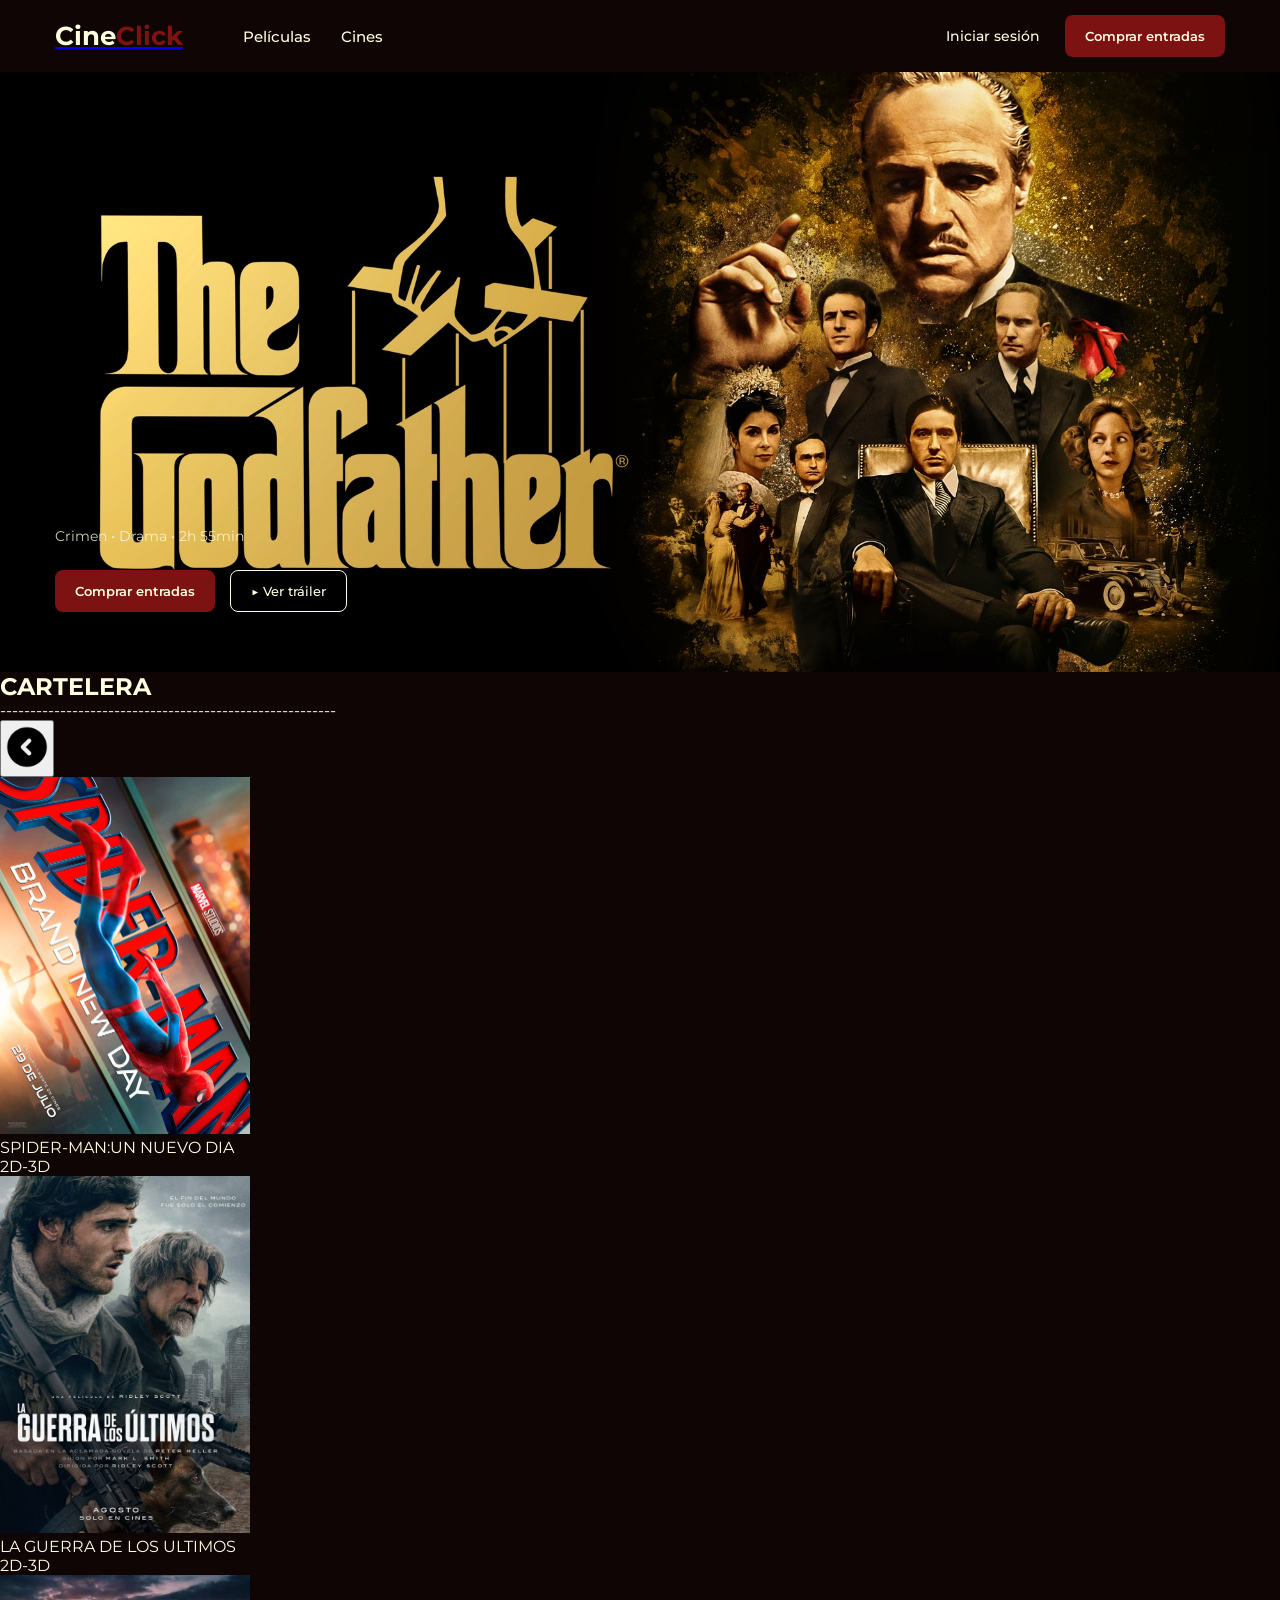
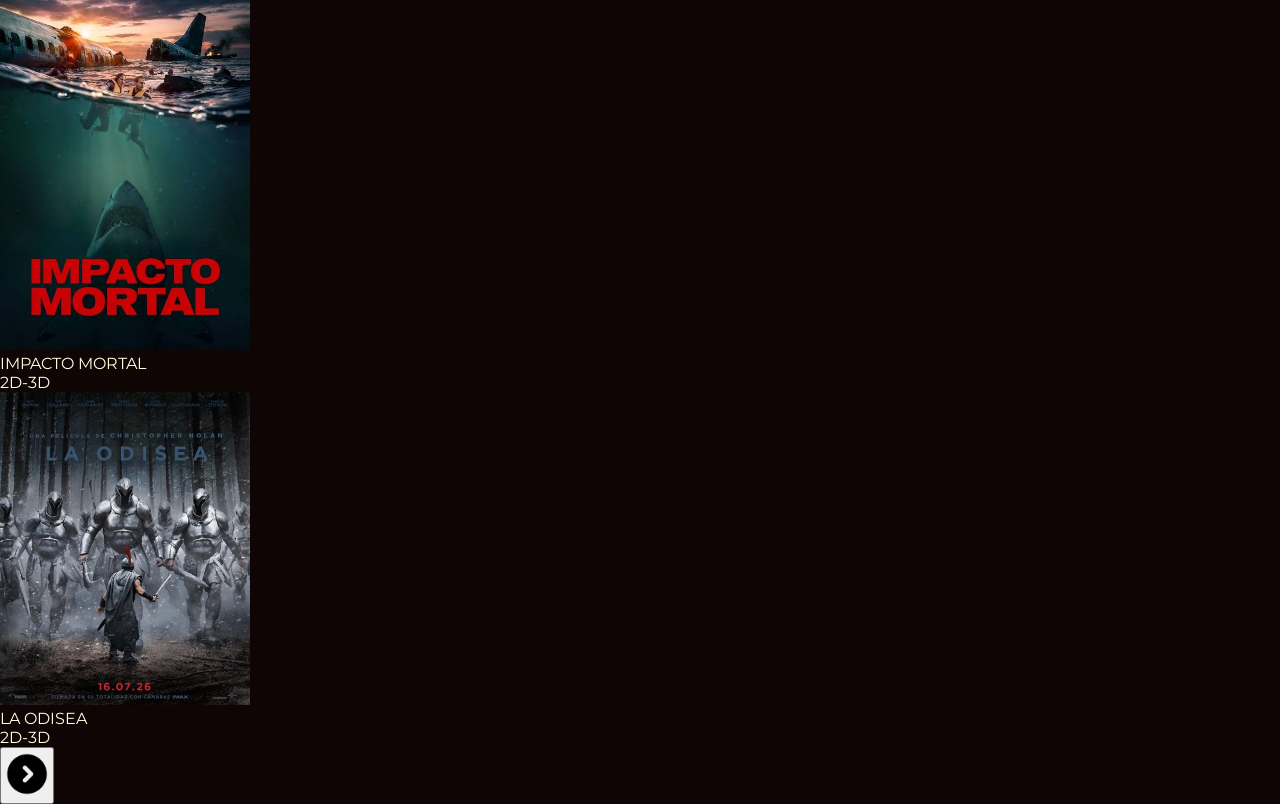
==== index.html @ 1e794389 "integracion de paginas en index" ====
<!DOCTYPE html>
<html lang="es">
<head>
    <meta charset="UTF-8">
    <meta name="viewport" content="width=device-width, initial-scale=1.0">

    <title>CineClick</title>
    <link rel="preconnect" href="https://fonts.googleapis.com">
    <link rel="preconnect" href="https://fonts.gstatic.com" crossorigin>
    <link href="https://fonts.googleapis.com/css2?family=Montserrat:wght@400;500;600;700&display=swap" rel="stylesheet">

    <link rel="shortcut icon" href="/imagenes/iconoLOGO.png" type="image/x-icon">
    <style>

        * {
            margin: 0;
            padding: 0;
            box-sizing: border-box;
        }

        body {
            font-family: "Montserrat", sans-serif;
            background-color: #0F0505;
            color: #FFFEE0;
        }


        .navbar {
            height: 72px;
            width: 100%;

            display: flex;
            align-items: center;

            padding: 0 55px;

            background-color: #0F0505;
        }

        .hero {
            position: relative;

            height: 600px;

            background-image: url("/imagenes/thegodfather.jpg");
            background-size: cover;
            background-position: center;
            background-repeat: no-repeat;

            display: flex;
            align-items: flex-end;

            padding: 60px 55px;
        }

        .logo {
            font-size: 26px;
            font-weight: 700;

            margin-right: 60px;
        }

        .logo-cine {
            color: #FFFEE0;
        }

        .logo-click {
            color: #7D1212;
        }

        .nav-links {
            display: flex;
            gap: 30px;

            list-style: none;
        }

        .nav-links a {
            text-decoration: none;

            color: #FFFEE0;

            font-size: 15px;
            font-weight: 500;
        }

        .nav-links a:hover {
            color: #7D1212;
        }

        .nav-right {
            margin-left: auto;

            display: flex;
            align-items: center;

            gap: 25px;
        }

        .login {
            color: #FFFEE0;

            text-decoration: none;

            font-size: 14px;
            font-weight: 500;
        }

        .btn-comprar-nav {
            background-color: #7D1212;

            color: #FFFEE0;

            text-decoration: none;

            padding: 13px 20px;

            border-radius: 8px;

            font-size: 13px;
            font-weight: 600;
        }

        .btn-comprar-nav:hover {
            opacity: 0.85;
        }

        .hero-content {
            max-width: 500px;
        }

        .movie-info {
            font-size: 14px;

            margin-bottom: 25px;

            opacity: 0.8;
        }

        .hero-buttons {
            display: flex;

            gap: 15px;
        }

        .btn-primary {
            background-color: #7D1212;

            color: #FFFEE0;

            text-decoration: none;

            padding: 13px 20px;

            border-radius: 8px;

            font-size: 13px;
            font-weight: 600;
        }

        .btn-secondary {
            border: 1px solid #FFFEE0;

            color: #FFFEE0;

            text-decoration: none;

            padding: 12px 20px;

            border-radius: 8px;

            font-size: 13px;
            font-weight: 500;
        }

        .btn-primary:hover,
        .btn-secondary:hover {
            opacity: 0.8;
        }

        .carousel-dots {
            position: absolute;

            bottom: 20px;
            left: 50%;

            transform: translateX(-50%);

            display: flex;

            gap: 8px;
        }

        .dot {
            width: 8px;
            height: 8px;

            border-radius: 50%;

            background-color: rgba(255, 254, 224, 0.4);
        }

        .dot-active {
            background-color: #7D1212;
        }

    </style>

</head>


<body>

    <header class="navbar">

        <div class="logo">
            <a href="/index.html"><span class="logo-cine">Cine</span><span class="logo-click">Click</span></a>
        </div>


        <nav>

            <ul class="nav-links">

                <li><a href="/cartelera.html">Películas</a></li>

                <li><a href="/cines.html">Cines</a></li>
            </ul>

        </nav>

        <div class="nav-right">

            <a href="#" class="login">Iniciar sesión</a>

            <a href="/elegir_pelicula.html" class="btn-comprar-nav">Comprar entradas</a>

        </div>

    </header>

    <main>

        <section class="hero">

            <div class="hero-content">

                <p class="movie-info">
                    Crimen • Drama • 2h 55min
                </p>


                <div class="hero-buttons">

                    <a href="/elegir_pelicula.html" class="btn-primary">Comprar entradas</a>

                    <a href="https://youtu.be/UaVTIH8mujA?si=laRElwO7iewu7_Ct" class="btn-secondary">▶ Ver tráiler</a>

                </div>

            </div>


        </section>

        
    <div id="carrusel_cartelera">
        <h2 class="seccion">CARTELERA</h2>
        <p class="guion_deco">--------------------------------------------------------</p>

        <button class="boton_izquierda"><img src="/imagenes/botonIZQ.png" alt="Anterior" width="50px"></button>
        <article>
            <section class="pelicula">
            <img src="imagenes/spiderman.jpg" alt="SPIDERMAN BRAND NEW DAY" width="250px" >
            <p>SPIDER-MAN:UN NUEVO DIA</p>
            <p>2D-3D</p>
            </section>

            <section class="pelicula">
            <img src="imagenes/guerra.png" alt="LA GUERRA DE LOS ULTIMOS" width="250px">
            <p>LA GUERRA DE LOS ULTIMOS</p>
            <p>2D-3D</p>
            </section>

            <section class="pelicula">
            <img src="imagenes/impacto.jpg" alt="IMPACTO MORTAL" width="250px" >
            <p>IMPACTO MORTAL </p>
            <p>2D-3D</p>
            </section>

            <section class="pelicula">
            <img src="imagenes/laodisea.jpg" alt="LA ODISEA" width="250px">
            <p>LA ODISEA</p>
            <p>2D-3D</p>
            </section>
        </article>
        <button class="boton_derecha"><img src="/imagenes/botonDERECHA.png" alt="Siguiente" width="50px"></button>
    </div>

</main>


</body>
</html>
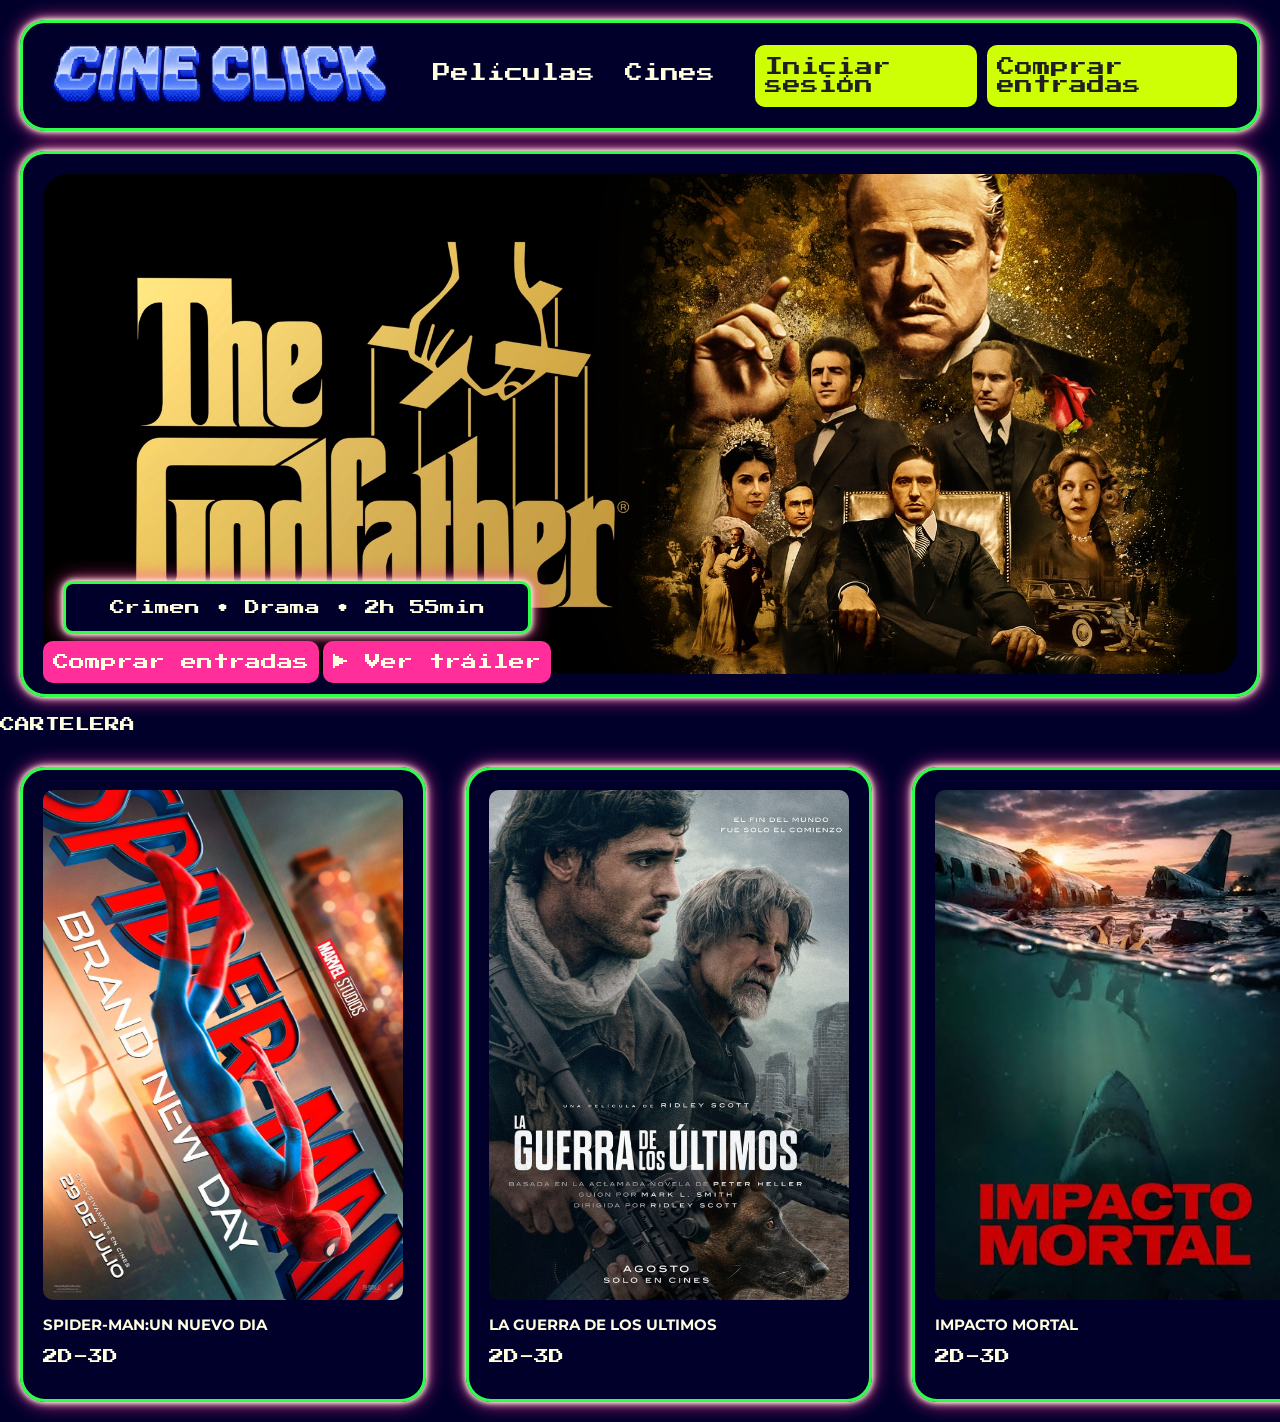
==== commit caf91966: "Cambio de estilos-Login agregado" ====
--- a/index.html
+++ b/index.html
@@ -1,304 +1,124 @@
 <!DOCTYPE html>
 <html lang="es">
+
 <head>
     <meta charset="UTF-8">
     <meta name="viewport" content="width=device-width, initial-scale=1.0">
-
-    <title>CineClick</title>
     <link rel="preconnect" href="https://fonts.googleapis.com">
     <link rel="preconnect" href="https://fonts.gstatic.com" crossorigin>
-    <link href="https://fonts.googleapis.com/css2?family=Montserrat:wght@400;500;600;700&display=swap" rel="stylesheet">
-
-    <link rel="shortcut icon" href="/imagenes/iconoLOGO.png" type="image/x-icon">
-    <style>
-
-        * {
-            margin: 0;
-            padding: 0;
-            box-sizing: border-box;
-        }
-
-        body {
-            font-family: "Montserrat", sans-serif;
-            background-color: #0F0505;
-            color: #FFFEE0;
-        }
+    <link href="https://fonts.googleapis.com/css2?family=Montserrat:ital,wght@0,100..900;1,100..900&display=swap"rel="stylesheet">
+    <link rel="stylesheet" href="style.css">
+    <link rel="shortcut icon" href="/imagenes/iconoLOGO.png">
+    <title>CineClick</title>
 
 
-        .navbar {
-            height: 72px;
-            width: 100%;
-
-            display: flex;
-            align-items: center;
-
-            padding: 0 55px;
-
-            background-color: #0F0505;
-        }
-
-        .hero {
-            position: relative;
-
-            height: 600px;
-
-            background-image: url("/imagenes/thegodfather.jpg");
-            background-size: cover;
-            background-position: center;
-            background-repeat: no-repeat;
-
-            display: flex;
-            align-items: flex-end;
-
-            padding: 60px 55px;
-        }
-
-        .logo {
-            font-size: 26px;
-            font-weight: 700;
-
-            margin-right: 60px;
-        }
-
-        .logo-cine {
-            color: #FFFEE0;
-        }
-
-        .logo-click {
-            color: #7D1212;
-        }
-
-        .nav-links {
-            display: flex;
-            gap: 30px;
-
-            list-style: none;
-        }
-
-        .nav-links a {
-            text-decoration: none;
-
-            color: #FFFEE0;
-
-            font-size: 15px;
-            font-weight: 500;
-        }
-
-        .nav-links a:hover {
-            color: #7D1212;
-        }
-
-        .nav-right {
-            margin-left: auto;
-
-            display: flex;
-            align-items: center;
-
-            gap: 25px;
-        }
-
-        .login {
-            color: #FFFEE0;
-
-            text-decoration: none;
-
-            font-size: 14px;
-            font-weight: 500;
-        }
-
-        .btn-comprar-nav {
-            background-color: #7D1212;
-
-            color: #FFFEE0;
-
-            text-decoration: none;
-
-            padding: 13px 20px;
-
-            border-radius: 8px;
-
-            font-size: 13px;
-            font-weight: 600;
-        }
-
-        .btn-comprar-nav:hover {
-            opacity: 0.85;
-        }
-
-        .hero-content {
-            max-width: 500px;
-        }
-
-        .movie-info {
-            font-size: 14px;
-
-            margin-bottom: 25px;
-
-            opacity: 0.8;
-        }
-
-        .hero-buttons {
-            display: flex;
-
-            gap: 15px;
-        }
-
-        .btn-primary {
-            background-color: #7D1212;
-
-            color: #FFFEE0;
-
-            text-decoration: none;
-
-            padding: 13px 20px;
-
-            border-radius: 8px;
-
-            font-size: 13px;
-            font-weight: 600;
-        }
-
-        .btn-secondary {
-            border: 1px solid #FFFEE0;
-
-            color: #FFFEE0;
-
-            text-decoration: none;
-
-            padding: 12px 20px;
-
-            border-radius: 8px;
-
-            font-size: 13px;
-            font-weight: 500;
-        }
-
-        .btn-primary:hover,
-        .btn-secondary:hover {
-            opacity: 0.8;
-        }
-
-        .carousel-dots {
-            position: absolute;
-
-            bottom: 20px;
-            left: 50%;
-
-            transform: translateX(-50%);
-
-            display: flex;
-
-            gap: 8px;
-        }
-
-        .dot {
-            width: 8px;
-            height: 8px;
-
-            border-radius: 50%;
-
-            background-color: rgba(255, 254, 224, 0.4);
-        }
-
-        .dot-active {
-            background-color: #7D1212;
-        }
-
-    </style>
 
 </head>
 
 
 <body>
 
+
+
+
+
+
+
+
+
+
+    
+ <div class="marco_nav">
     <header class="navbar">
+      
 
         <div class="logo">
-            <a href="/index.html"><span class="logo-cine">Cine</span><span class="logo-click">Click</span></a>
+            <a href="/index.html"><img class="logo" src="/imagenes/LOGO.png" alt="logo"></a>
         </div>
 
-
         <nav>
-
             <ul class="nav-links">
-
-                <li><a href="/cartelera.html">Películas</a></li>
-
-                <li><a href="/cines.html">Cines</a></li>
+                <li><a class="link2" href="/peliculas.html">Películas</a></li>
+                <li><a class="link2" href="/cines.html">Cines</a></li>
             </ul>
-
         </nav>
 
-        <div class="nav-right">
+        <div class="nav-derecha">
+            <a href="/IniciarSesion.html" class="boton_secundario">Iniciar sesión</a>
 
-            <a href="#" class="login">Iniciar sesión</a>
-
-            <a href="/elegir_pelicula.html" class="btn-comprar-nav">Comprar entradas</a>
+            <a href="/elegir_pelicula.html" class="boton_comprar_entrada">Comprar entradas</a>
 
         </div>
 
     </header>
+    </div>
+    </div>
 
     <main>
+        <div class="marco">
 
-        <section class="hero">
+        <section class="pelicula_apertura">
+          
 
-            <div class="hero-content">
+            <div class="pelicula_apertura_contenido">
 
-                <p class="movie-info">
-                    Crimen • Drama • 2h 55min
-                </p>
+                <div class="marco_info"><p class="info_pelicula">Crimen • Drama • 2h 55min</p></div>
 
+                    <a href="/elegir_pelicula.html" class="boton_comprar_entrada2">Comprar entradas</a>
 
-                <div class="hero-buttons">
-
-                    <a href="/elegir_pelicula.html" class="btn-primary">Comprar entradas</a>
-
-                    <a href="https://youtu.be/UaVTIH8mujA?si=laRElwO7iewu7_Ct" class="btn-secondary">▶ Ver tráiler</a>
-
-                </div>
+                    <a href="https://youtu.be/UaVTIH8mujA?si=laRElwO7iewu7_Ct" class="boton_secundario2">▶ Ver tráiler</a>
 
             </div>
+            
 
 
         </section>
+        </div>
 
-        
-    <div id="carrusel_cartelera">
-        <h2 class="seccion">CARTELERA</h2>
-        <p class="guion_deco">--------------------------------------------------------</p>
+       
 
-        <button class="boton_izquierda"><img src="/imagenes/botonIZQ.png" alt="Anterior" width="50px"></button>
-        <article>
-            <section class="pelicula">
-            <img src="imagenes/spiderman.jpg" alt="SPIDERMAN BRAND NEW DAY" width="250px" >
-            <p>SPIDER-MAN:UN NUEVO DIA</p>
-            <p>2D-3D</p>
-            </section>
+        <div class="cartelera">
+            <p class="secciones">CARTELERA</p>
+            
 
-            <section class="pelicula">
-            <img src="imagenes/guerra.png" alt="LA GUERRA DE LOS ULTIMOS" width="250px">
-            <p>LA GUERRA DE LOS ULTIMOS</p>
-            <p>2D-3D</p>
-            </section>
+            <article>
+                <section class="pelicula">
+                    <div class="marco_p">
+                    <img class="pelicula_cartelera" src="imagenes/spiderman.jpg" alt="SPIDERMAN BRAND NEW DAY">
+                    <p>SPIDER-MAN:UN NUEVO DIA</p>
+                    <p class="dimensiones">2D-3D</p>
+                    </div>
+                </section>
 
-            <section class="pelicula">
-            <img src="imagenes/impacto.jpg" alt="IMPACTO MORTAL" width="250px" >
-            <p>IMPACTO MORTAL </p>
-            <p>2D-3D</p>
-            </section>
+                <section class="pelicula">
+                    <div class="marco_p">
+                    <img class="pelicula_cartelera" src="imagenes/guerra.png" alt="LA GUERRA DE LOS ULTIMOS">
+                    <p>LA GUERRA DE LOS ULTIMOS</p>
+                    <p class="dimensiones">2D-3D</p>
+                    </div>
+                </section>
 
-            <section class="pelicula">
-            <img src="imagenes/laodisea.jpg" alt="LA ODISEA" width="250px">
-            <p>LA ODISEA</p>
-            <p>2D-3D</p>
-            </section>
-        </article>
-        <button class="boton_derecha"><img src="/imagenes/botonDERECHA.png" alt="Siguiente" width="50px"></button>
+                <section class="pelicula">
+                    <div class="marco_p">
+                    <img class="pelicula_cartelera" src="imagenes/impacto.jpg" alt="IMPACTO MORTAL">
+                    <p>IMPACTO MORTAL </p>
+                    <p class="dimensiones">2D-3D</p>
+                    </div>
+                </section>
+
+                <section class="pelicula">
+                    <div class="marco_p">
+                    <img class="pelicula_cartelera" src="imagenes/laodisea.jpg" alt="LA ODISEA">
+                    <p>LA ODISEA</p>
+                    <p class="dimensiones">2D-3D</p>
+                    </div>
+                </section>
+            </article>
+        </div>
     </div>
-
 </main>
 
 
 </body>
+
 </html>
--- a/style.css
+++ b/style.css
@@ -0,0 +1,357 @@
+@import url('https://fonts.googleapis.com/css2?family=Montserrat:ital,wght@0,100..900;1,100..900&family=Press+Start+2P&display=swap');
+
+
+body{
+   
+    background-color: #01002b;
+    color: #FFFEE0;
+    margin: 0;
+    padding: 0;
+   
+
+}
+
+main{
+    margin-top: 20px;
+
+}
+
+a, .dimensiones, .info_pelicula,.secciones, .ver_mas, .boton_secundario{
+
+  font-family: "Press Start 2P", system-ui;
+  font-weight: 400;
+  font-style: normal; 
+   
+}
+
+p{
+  font-family: "Montserrat", sans-serif;
+  font-size: 15px;
+  font-weight: 700;
+  font-style: normal;
+  
+}
+
+
+
+.navbar{
+    background-color: #01002b;
+    padding: 0;
+    font-size: 18px;
+    align-items: center;
+    display: flex;
+    gap: 30px;
+
+}
+
+.marco, .marco_info, .marco_p, .marco_nav{
+    margin: 20px;
+    padding: 20px;
+    border: 3px solid #2eff4a;
+    border-radius: 25px;
+     box-shadow:
+        0 0 5px #FFFEE0,
+        0 0 10px #FFFEE0,
+        0 0 20px #Ff2e9a;
+    & .marco_info{
+    background-color: #01002b;
+    padding: 1px;
+    border-radius: 10px;
+    justify-content: center;
+    display: flex;
+    }
+    & .marco_nav{
+        max-height: 80vh;
+        overflow-y: auto;
+    position: fixed;
+    top: 0;
+    left: 0;
+    width: 100%;
+    z-index: 1000; 
+
+}} 
+    
+
+
+
+
+a{
+    text-decoration: none;
+    color: #FFFEE0;
+    
+}
+
+.link2:hover{
+    color: #cfff04;
+}
+
+
+.nav-links{
+   
+    padding: 10px;
+    gap: 30px;
+    list-style-type: none;
+    display: flex;
+}
+
+.nav-derecha{
+    display: flex;
+    align-items: center;
+    margin-left: auto;
+    gap: 10px;
+    
+}
+.boton_comprar_entrada, .boton_secundario, .ver_mas{
+    border-radius: 10px;
+    background-color: #cfff04;
+    padding: 13px 10px;
+    color: #211F1F;
+}
+.boton_comprar_entrada:hover, .boton_secundario:hover, .ver_mas:hover {
+    background-color: #Ff2e9a;
+}
+.pelicula_apertura{
+    
+    background-image: url(/imagenes/thegodfather.jpg);
+    background-size: cover;
+    background-repeat: no-repeat;
+    background-position: center;
+    border-radius: 25px;
+    display: flex;
+    align-items: flex-end;
+    position: relative;
+    height: 500px;
+    object-fit: cover;
+    & .boton_comprar_entrada2, .boton_secundario2{
+    border-radius: 10px;
+    background-color: #Ff2e9a;
+    padding: 13px 10px;
+    
+    }
+}
+.boton_comprar_entrada2:hover, .boton_secundario2:hover{
+    background-color: #cfff04;
+}
+
+article{
+    align-items: center;
+    display: grid;
+    grid-template-columns: repeat(4, 1fr);
+}
+
+
+
+.pelicula{ 
+   .pelicula_cartelera{ /*clase:imaegen perteneciente a la cartelera del index*/
+    display: flex;
+    align-items: center;
+    justify-content: center;
+    width: 360px;
+    height: 510px;
+    object-fit: cover;
+    grid-template-columns: 1fr 1fr 1fr;
+    border-radius: 10px;
+    align-content: center;}
+    p{ /*titulo de peliculas en sus respectivos recuadros*/
+        color: #FFFEE0;}
+
+}
+ .pelicula_ver_mas{
+        display: none;
+    }
+
+
+
+/*elegir pelicula*/
+
+
+
+
+
+        header {
+            display: flex;
+            height: 65px;
+            background-color: #051F48;
+            & p{
+                font-size: 20px;
+            color: #FFFEE0;
+
+            }
+        }
+
+        .logo {
+            width: 350px;
+            display:flex;
+            align-items: center;
+            justify-content: center;
+
+            font-weight: bold;
+            font-size: 18px;
+        }
+
+      
+
+      
+        .cerrar {
+            position: absolute;
+            right: 30px;
+            cursor: pointer;
+            
+        }
+
+
+        .ubicacion {
+            text-align: center;
+            margin-top: 28px;
+
+            font-size: 18px;
+            line-height: 1.3;
+        }
+
+        .ubicacion span {
+            color: #Ff2e9a;
+            font-weight: bold;
+        }
+        .ubicacion span:hover{
+            color: #2eff4a;
+        }
+
+        /* =========================
+           FECHAS
+        ========================== */
+
+        .fechas {
+            display: flex;
+            gap: 10px;
+            justify-content: center;
+        }
+
+        .fecha {
+            background-color: #211F1F;
+            color: white;
+
+            border: none;
+            border-radius: 5px;
+
+            width: 155px;
+            height: 50px;
+
+            font-weight: bold;
+            cursor: pointer;
+        }
+
+        .fecha:hover {
+            background-color: #Ff2e9a;
+        }
+
+
+
+        .filtros {
+            display: flex;
+            justify-content: center;
+            gap: 18px;
+
+            margin: 12px 0;
+        }
+
+        .filtro {
+            background-color: #211F1F;
+            color: white;
+
+            border: none;
+            border-radius: 5px;
+
+            padding: 7px 25px;
+
+          
+            cursor: pointer;
+        }
+
+        .filtro:hover {
+            background-color: #Ff2e9a;
+        }
+
+
+ 
+
+        .pelicula h3 {
+            font-size: 15px;
+            margin-top: 7px;
+
+            text-transform: uppercase;
+        }
+
+            .peliculas {
+                flex-wrap: wrap;
+                justify-content: center;
+                gap: 0;
+                
+                
+            }
+
+            .fechas {
+                flex-wrap: wrap;
+            }
+
+            .filtros {
+                flex-wrap: wrap;
+            }
+
+        
+
+
+/*cines*/
+.article_cines  {
+    margin: 30px;
+    display: grid;
+    grid-template-columns: 1fr 1fr;
+
+    gap: 30px;
+    p{
+        font-size: 20px;
+    }
+    
+    
+}
+.cine{
+
+    padding: 45px;
+    gap: 30px;
+    border-radius: 10px;
+    background-color: #f1030380; 
+ 
+}
+.link_ubicacion{
+    margin-left: top;
+    width: 100px;
+    right: 10px;
+
+}
+
+.ingresar{
+
+    display: flex;
+    align-items: center;
+    justify-content: center;
+    .inicio_sesion{
+    padding
+        .form{
+        background-color:#cfff04;
+        border-radius: 25px
+    }}
+    .registro{
+
+    }
+
+}
+
+
+
+
+
+
+
+
+
+
+
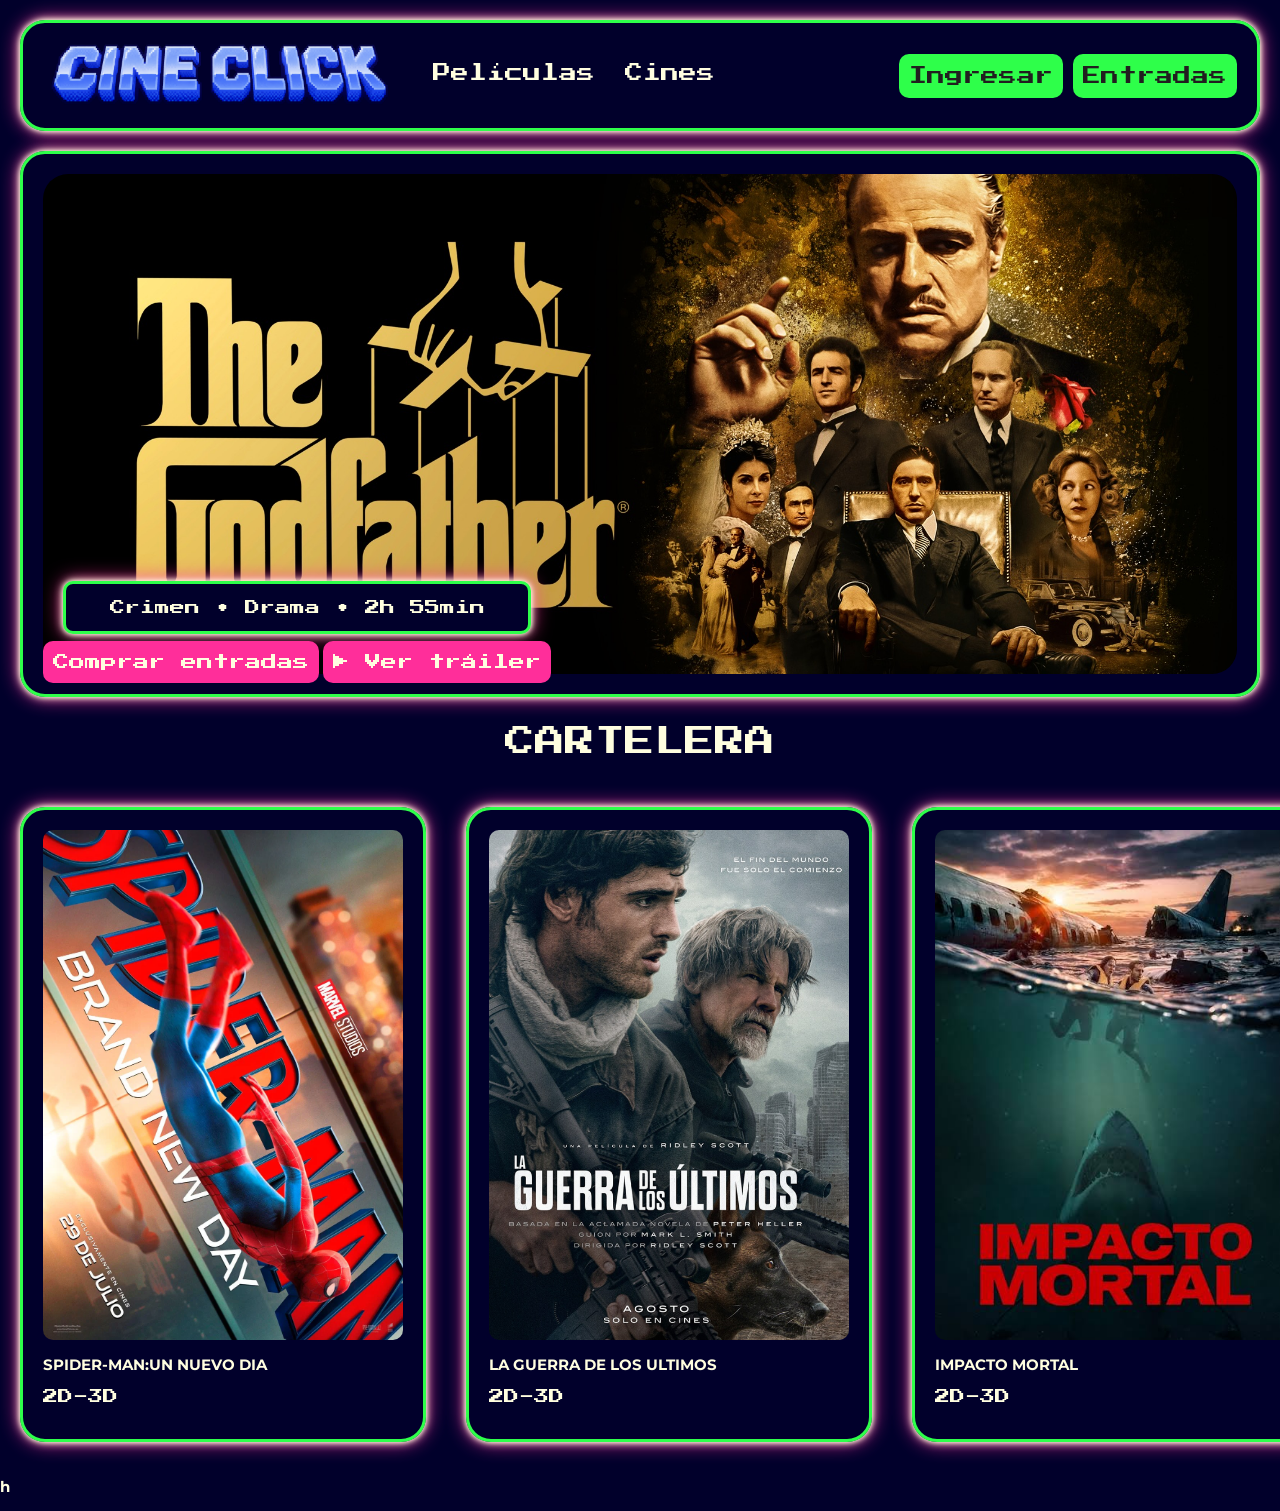
==== commit 8929df4f: "Nuevo:funcionalidades, inicio de sesion y registro" ====
--- a/index.html
+++ b/index.html
@@ -15,19 +15,7 @@
 
 </head>
 
-
-<body>
-
-
-
-
-
-
-
-
-
-
-    
+<body>    
  <div class="marco_nav">
     <header class="navbar">
       
@@ -44,9 +32,9 @@
         </nav>
 
         <div class="nav-derecha">
-            <a href="/IniciarSesion.html" class="boton_secundario">Iniciar sesión</a>
+            <a href="/ingresar.html" class="boton_secundario">Ingresar</a>
 
-            <a href="/elegir_pelicula.html" class="boton_comprar_entrada">Comprar entradas</a>
+            <a href="/elegir_pelicula.html" class="boton_comprar_entrada">Entradas</a>
 
         </div>
 
@@ -121,4 +109,8 @@
 
 </body>
 
+<footer>
+    <p>h</p>
+</footer>
+
 </html>
--- a/style.css
+++ b/style.css
@@ -1,40 +1,52 @@
 @import url('https://fonts.googleapis.com/css2?family=Montserrat:ital,wght@0,100..900;1,100..900&family=Press+Start+2P&display=swap');
 
 
-body{
-   
+body {
+
     background-color: #01002b;
     color: #FFFEE0;
     margin: 0;
     padding: 0;
-   
-
-}
-
-main{
+
+
+}
+
+main {
     margin-top: 20px;
 
 }
 
-a, .dimensiones, .info_pelicula,.secciones, .ver_mas, .boton_secundario{
-
-  font-family: "Press Start 2P", system-ui;
-  font-weight: 400;
-  font-style: normal; 
-   
-}
-
-p{
-  font-family: "Montserrat", sans-serif;
-  font-size: 15px;
-  font-weight: 700;
-  font-style: normal;
-  
-}
-
-
-
-.navbar{
+a,
+.dimensiones,
+.info_pelicula,
+.secciones,
+.ver_mas,
+.boton_secundario {
+
+    font-family: "Press Start 2P", system-ui;
+    font-weight: 400;
+    font-style: normal;
+}
+
+.secciones {
+    font-size: 30px;
+    display: flex;
+    justify-content: center;
+    align-items: center;
+}
+
+
+p {
+    font-family: "Montserrat", sans-serif;
+    font-size: 15px;
+    font-weight: 700;
+    font-style: normal;
+
+}
+
+
+
+.navbar {
     background-color: #01002b;
     padding: 0;
     font-size: 18px;
@@ -44,74 +56,87 @@
 
 }
 
-.marco, .marco_info, .marco_p, .marco_nav{
+.marco,
+.marco_info,
+.marco_p,
+.marco_nav {
     margin: 20px;
     padding: 20px;
     border: 3px solid #2eff4a;
     border-radius: 25px;
-     box-shadow:
+    box-shadow:
         0 0 5px #FFFEE0,
         0 0 10px #FFFEE0,
         0 0 20px #Ff2e9a;
-    & .marco_info{
-    background-color: #01002b;
-    padding: 1px;
-    border-radius: 10px;
-    justify-content: center;
-    display: flex;
-    }
-    & .marco_nav{
+
+    & .marco_info {
+        background-color: #01002b;
+        padding: 1px;
+        border-radius: 10px;
+        justify-content: center;
+        display: flex;
+    }
+
+    & .marco_nav {
         max-height: 80vh;
         overflow-y: auto;
-    position: fixed;
-    top: 0;
-    left: 0;
-    width: 100%;
-    z-index: 1000; 
-
-}} 
-    
-
-
-
-
-a{
+        position: fixed;
+        top: 0;
+        left: 0;
+        width: 100%;
+        z-index: 1000;
+
+    }
+}
+
+
+
+
+
+a {
     text-decoration: none;
     color: #FFFEE0;
-    
-}
-
-.link2:hover{
+
+}
+
+.link2:hover {
     color: #cfff04;
 }
 
 
-.nav-links{
-   
+.nav-links {
+
     padding: 10px;
     gap: 30px;
     list-style-type: none;
     display: flex;
 }
 
-.nav-derecha{
+.nav-derecha {
     display: flex;
     align-items: center;
     margin-left: auto;
     gap: 10px;
-    
-}
-.boton_comprar_entrada, .boton_secundario, .ver_mas{
+
+}
+
+.boton_comprar_entrada,
+.boton_secundario,
+.ver_mas {
     border-radius: 10px;
-    background-color: #cfff04;
+    background-color: #2eff4a;
     padding: 13px 10px;
     color: #211F1F;
 }
-.boton_comprar_entrada:hover, .boton_secundario:hover, .ver_mas:hover {
+
+.boton_comprar_entrada:hover,
+.boton_secundario:hover,
+.ver_mas:hover {
     background-color: #Ff2e9a;
 }
-.pelicula_apertura{
-    
+
+.pelicula_apertura {
+
     background-image: url(/imagenes/thegodfather.jpg);
     background-size: cover;
     background-repeat: no-repeat;
@@ -122,236 +147,438 @@
     position: relative;
     height: 500px;
     object-fit: cover;
-    & .boton_comprar_entrada2, .boton_secundario2{
-    border-radius: 10px;
-    background-color: #Ff2e9a;
-    padding: 13px 10px;
-    
-    }
-}
-.boton_comprar_entrada2:hover, .boton_secundario2:hover{
-    background-color: #cfff04;
-}
-
-article{
+
+    & .boton_comprar_entrada2,
+    .boton_secundario2 {
+        border-radius: 10px;
+        background-color: #Ff2e9a;
+        padding: 13px 10px;
+
+    }
+}
+
+.boton_comprar_entrada2:hover,
+.boton_secundario2:hover {
+    background-color: #2eff4a;
+}
+
+article {
     align-items: center;
     display: grid;
     grid-template-columns: repeat(4, 1fr);
-}
-
-
-
-.pelicula{ 
-   .pelicula_cartelera{ /*clase:imaegen perteneciente a la cartelera del index*/
-    display: flex;
-    align-items: center;
-    justify-content: center;
-    width: 360px;
-    height: 510px;
-    object-fit: cover;
-    grid-template-columns: 1fr 1fr 1fr;
-    border-radius: 10px;
-    align-content: center;}
-    p{ /*titulo de peliculas en sus respectivos recuadros*/
-        color: #FFFEE0;}
-
-}
- .pelicula_ver_mas{
-        display: none;
-    }
-
-
-
-/*elegir pelicula*/
-
-
-
-
-
-        header {
-            display: flex;
-            height: 65px;
-            background-color: #051F48;
-            & p{
-                font-size: 20px;
-            color: #FFFEE0;
-
-            }
-        }
-
-        .logo {
-            width: 350px;
-            display:flex;
-            align-items: center;
-            justify-content: center;
-
-            font-weight: bold;
-            font-size: 18px;
-        }
-
-      
-
-      
-        .cerrar {
-            position: absolute;
-            right: 30px;
-            cursor: pointer;
-            
-        }
-
-
-        .ubicacion {
-            text-align: center;
-            margin-top: 28px;
-
-            font-size: 18px;
-            line-height: 1.3;
-        }
-
-        .ubicacion span {
-            color: #Ff2e9a;
-            font-weight: bold;
-        }
-        .ubicacion span:hover{
-            color: #2eff4a;
-        }
-
-        /* =========================
-           FECHAS
-        ========================== */
-
-        .fechas {
-            display: flex;
-            gap: 10px;
-            justify-content: center;
-        }
-
-        .fecha {
-            background-color: #211F1F;
-            color: white;
-
-            border: none;
-            border-radius: 5px;
-
-            width: 155px;
-            height: 50px;
-
-            font-weight: bold;
-            cursor: pointer;
-        }
-
-        .fecha:hover {
-            background-color: #Ff2e9a;
-        }
-
-
-
-        .filtros {
-            display: flex;
-            justify-content: center;
-            gap: 18px;
-
-            margin: 12px 0;
-        }
-
-        .filtro {
-            background-color: #211F1F;
-            color: white;
-
-            border: none;
-            border-radius: 5px;
-
-            padding: 7px 25px;
-
-          
-            cursor: pointer;
-        }
-
-        .filtro:hover {
-            background-color: #Ff2e9a;
-        }
-
-
- 
-
-        .pelicula h3 {
-            font-size: 15px;
-            margin-top: 7px;
-
-            text-transform: uppercase;
-        }
-
-            .peliculas {
-                flex-wrap: wrap;
-                justify-content: center;
-                gap: 0;
-                
-                
-            }
-
-            .fechas {
-                flex-wrap: wrap;
-            }
-
-            .filtros {
-                flex-wrap: wrap;
-            }
-
-        
+
+}
+
+
+
+.pelicula {
+    .pelicula_cartelera {
+        /*clase:imaegen perteneciente a la cartelera del index*/
+        display: flex;
+        align-items: center;
+        justify-content: center;
+        width: 360px;
+        height: 510px;
+        object-fit: cover;
+        grid-template-columns: 1fr 1fr 1fr;
+        border-radius: 10px;
+        align-content: center;
+    }
+
+    p {
+        /*titulo de peliculas en sus respectivos recuadros*/
+        color: #FFFEE0;
+    }
+
+}
+
+.pelicula_ver_mas {
+    display: none;
+    /*--------------------------*/
+}
+
+
+
+header {
+    display: flex;
+    height: 65px;
+    background-color: #051F48;
+
+    & p {
+        font-size: 20px;
+        color: #FFFEE0;
+
+    }
+}
+
+.logo {
+    width: 350px;
+    display: flex;
+    align-items: center;
+    justify-content: center;
+
+    font-weight: bold;
+    font-size: 18px;
+}
+
+
+
+
+.cerrar {
+    margin-left: auto;
+    display: flex;
+    align-items: center;
+    justify-content: center;
+    margin-left: auto;
+}
+
+.cerrar a {
+    display: flex;
+    align-items: center;
+}
+
+
+
+p.ubicacion a {
+    text-align: center;
+    margin-top: 28px;
+
+    font-size: 18px;
+    line-height: 1.3;
+    color: #FFFEE0;
+    font-weight: bold;
+}
+
+p.ubicacion a:hover {
+    color: #Ff2e9a;
+}
+
+
+.filtros {
+    display: flex;
+    justify-content: center;
+    gap: 18px;
+
+    margin: 12px 0;
+}
+
+.filtro {
+    background-color: #211F1F;
+    color: white;
+
+    border: none;
+    border-radius: 5px;
+
+    padding: 7px 25px;
+
+
+    cursor: pointer;
+}
+
+.filtro:hover {
+    background-color: #Ff2e9a;
+}
+
+
+
+
+.pelicula h3 {
+    font-size: 15px;
+    margin-top: 7px;
+
+    text-transform: uppercase;
+}
+
+.peliculas {
+    flex-wrap: wrap;
+    justify-content: center;
+    gap: 0;
+
+
+}
+
+.fechas {
+    flex-wrap: wrap;
+}
+
+.filtros {
+    flex-wrap: wrap;
+}
+
+
 
 
 /*cines*/
-.article_cines  {
+.article_cines {
+
     margin: 30px;
     display: grid;
     grid-template-columns: 1fr 1fr;
 
     gap: 30px;
-    p{
+
+    p {
         font-size: 20px;
     }
-    
-    
-}
-.cine{
+
+    .link_ubicacion {
+        display: flex;
+        align-items: center;
+        justify-content: center;
+        width: 100px;
+        height: auto;
+
+
+
+    }
+
+
+}
+
+.cine {
 
     padding: 45px;
     gap: 30px;
     border-radius: 10px;
-    background-color: #f1030380; 
- 
-}
-.link_ubicacion{
-    margin-left: top;
-    width: 100px;
-    right: 10px;
-
-}
-
-.ingresar{
-
-    display: flex;
-    align-items: center;
-    justify-content: center;
-    .inicio_sesion{
-    padding
-        .form{
-        background-color:#cfff04;
-        border-radius: 25px
-    }}
-    .registro{
-
-    }
-
-}
-
-
-
-
-
-
-
-
-
-
-
+    background-color: #f1030380;
+
+}
+
+
+.ingresar,
+.cm {
+
+    display: flex;
+    align-items: center;
+    justify-content: center;
+
+    .inicio_sesion {
+        padding .form {
+            background-color: #cfff04;
+            border-radius: 25px
+        }
+    }
+
+
+}
+
+.login_campo {
+    display: flex;
+    padding: 1%;
+
+    label {
+        font-family: 'Lucida Sans', 'Lucida Sans Regular', 'Lucida Grande', 'Lucida Sans Unicode', Geneva, Verdana, sans-serif;
+        font-size: 20px;
+        padding: 1%;
+    }
+
+    input {
+        background-color: #211F1F;
+        color: white;
+        border: none;
+        border-radius: 5px;
+        padding: 7px 25px;
+        font-family: 'Lucida Sans', 'Lucida Sans Regular', 'Lucida Grande', 'Lucida Sans Unicode', Geneva, Verdana, sans-serif;
+        font-size: 20px;
+    }
+
+    input:hover {
+        background-color: #Ff2e9a;
+        color: #01002b;
+    }
+
+
+
+}
+
+.login_formulario,
+.registro_formulario {
+    .boton_secundario {
+        display: flex;
+        justify-content: center;
+
+    }
+}
+
+.cm {
+    padding: 10px;
+
+    .comprar_entrada {
+        display: flex;
+        justify-content: center;
+        align-items: center;
+    }
+
+    .marco {
+        padding: 30px;
+        align-items: center;
+        justify-content: flex-end;
+
+
+    }
+
+    .filtro {
+        background-color: #2eff4a;
+        color: #01002b;
+        font-family: 'Lucida Sans', 'Lucida Sans Regular', 'Lucida Grande', 'Lucida Sans Unicode', Geneva, Verdana, sans-serif;
+        font-size: 15px;
+    }
+
+    .filtro:hover {
+        background-color: #Ff2e9a;
+
+    }
+
+    .secciones {
+        font-size: 15px;
+    }
+
+    .marco.form {
+        border-radius: 30px;
+    }
+}
+
+.contenedor-fila-marcos {
+    display: flex;
+    flex-direction: row;
+    justify-content: center;
+    align-items: stretch;
+    gap: 10px;
+    width: 100%;
+    flex-wrap: wrap;
+}
+
+
+.cm .marco.form,
+.cm .marco.ubicacion {
+    flex: 1;
+    min-width: 240px;
+    margin: 0;
+    display: flex;
+    flex-direction: column;
+    align-items: center;
+    justify-content: flex-start;
+    text-align: center;
+
+    .info_pelicula {
+        color: #2eff4a;
+    }
+
+    .info_pelicula:hover {
+        color: #Ff2e9a;
+
+    }
+
+
+}
+
+
+.cm .filtro {
+    width: 100%;
+    max-width: 220px;
+    margin: 10px auto 20px auto;
+    display: block;
+}
+
+.fecha_funcion {
+    display: flex;
+    flex-direction: column;
+    align-items: flex-start;
+    gap: 20px;
+    margin-top: 25px;
+    width: auto;
+}
+
+
+.radio-circular {
+    display: flex;
+    align-items: center;
+    cursor: pointer;
+}
+
+
+.radio-circular input[type="radio"] {
+    display: none;
+}
+
+.circulo-neon {
+    width: 16px;
+    height: 16px;
+    border: 3px solid #2eff4a;
+    border-radius: 50%;
+    margin-right: 12px;
+    display: inline-block;
+    position: relative;
+    background-color: #01002b;
+}
+
+/* El punto central con tu color rosa neón original */
+.circulo-neon::after {
+    content: "";
+    position: absolute;
+    display: none;
+    top: 3px;
+    left: 3px;
+    width: 4px;
+    height: 4px;
+    border-radius: 50%;
+    background-color: #Ff2e9a;
+    box-shadow: 0 0 5px #Ff2e9a;
+}
+
+/* Cambios visuales al seleccionar la opción */
+.radio-circular input[type="radio"]:checked+.circulo-neon {
+    border-color: #Ff2e9a;
+    box-shadow: 0 0 8px #Ff2e9a;
+}
+
+.radio-circular input[type="radio"]:checked+.circulo-neon::after {
+    display: block;
+}
+
+
+.bloque-boton-centrado {
+    width: 100%;
+    display: flex;
+    justify-content: center;
+    margin-top: 30px;
+}
+
+.bloque-boton-centrado .boton_secundario {
+    display: block;
+    cursor: pointer;
+    border: none;
+}
+
+.alerta-exito {
+    display: none;
+    margin: 10xpx auto;
+    padding: 15px;
+    background-color: #01002b; 
+    border-radius: 15px;
+    text-align: center;
+    max-width: auto;
+    .secciones{
+    color: #FFFEE0;
+    margin: 5px 0;
+    font-size: 20px; 
+    }
+}
+
+
+
+.agregar_pelicula{
+    display: none;
+    width: 100%;
+    text-align: center;
+    margin-bottom: 20px;
+    color: #FFFEE0;
+}
+
+.cerrar_sesion{
+    display: none;
+    margin-left: 20px;
+    align-items: center;
+    justify-content: center;
+}
+
